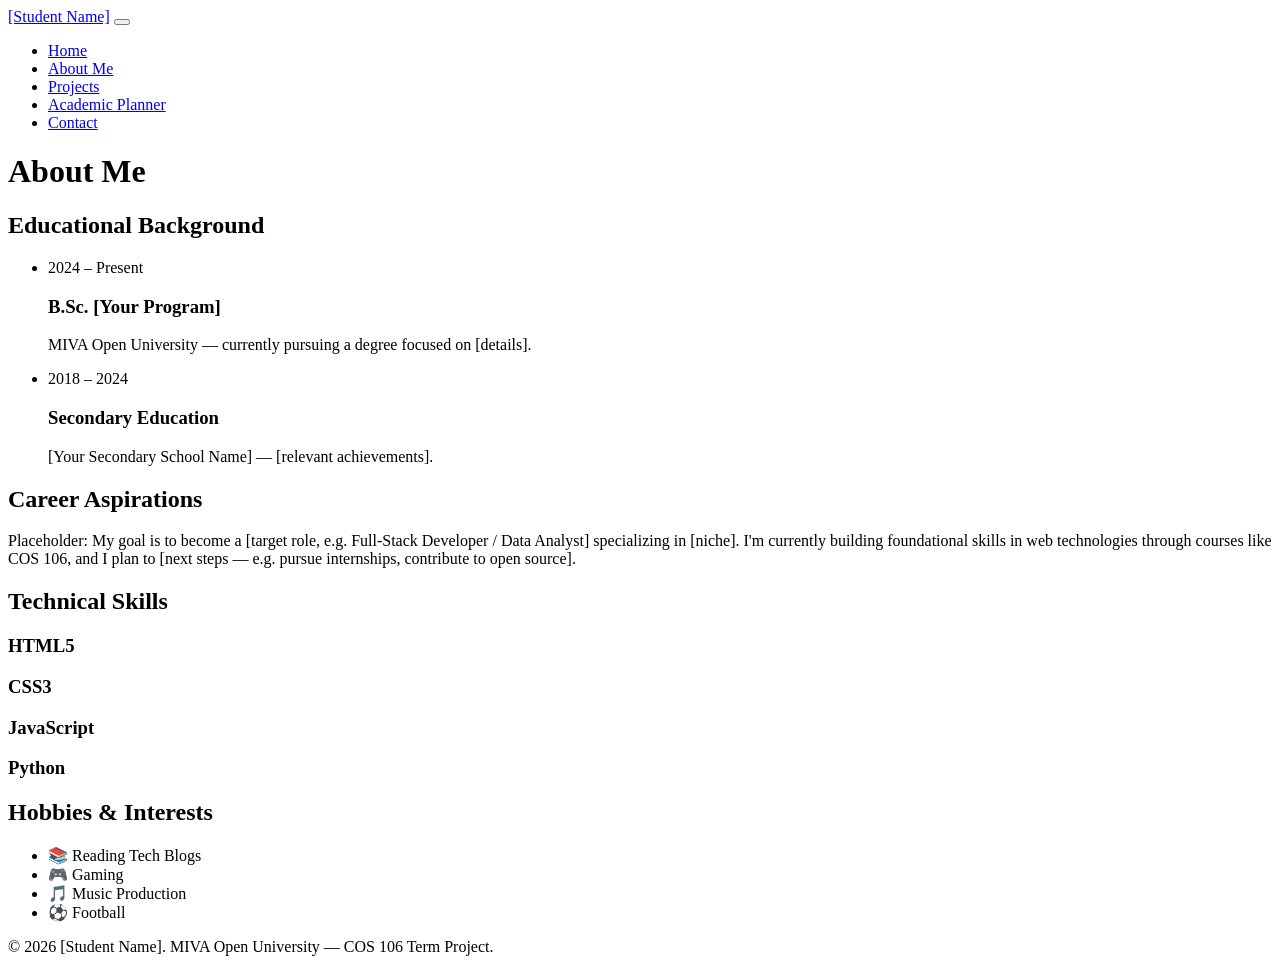
==== about.html @ 34d2ff90 "Add files via upload" ====
<!DOCTYPE html>
<html lang="en">
<head>
  <meta charset="UTF-8" />
  <meta name="viewport" content="width=device-width, initial-scale=1.0" />
  <title>About Me | [Student Name]</title>
  <link rel="stylesheet" href="css/style.css" />
</head>
<body>

  <header class="site-header">
    <div class="header-container">
      <a href="index.html" class="logo">[Student Name]</a>
      <button class="nav-toggle" id="navToggle" aria-label="Toggle navigation" aria-expanded="false">
        <span></span><span></span><span></span>
      </button>
      <nav class="main-nav" id="mainNav">
        <ul>
          <li><a href="index.html">Home</a></li>
          <li><a href="about.html" class="active">About Me</a></li>
          <li><a href="projects.html">Projects</a></li>
          <li><a href="planner.html">Academic Planner</a></li>
          <li><a href="contact.html">Contact</a></li>
        </ul>
      </nav>
    </div>
  </header>

  <main class="page-main container">
    <h1>About Me</h1>

    <section class="about-section">
      <h2>Educational Background</h2>
      <ul class="timeline">
        <li class="timeline-item">
          <span class="timeline-year">2024 – Present</span>
          <div class="timeline-detail">
            <h3>B.Sc. [Your Program]</h3>
            <p>MIVA Open University — currently pursuing a degree focused on [details].</p>
          </div>
        </li>
        <li class="timeline-item">
          <span class="timeline-year">2018 – 2024</span>
          <div class="timeline-detail">
            <h3>Secondary Education</h3>
            <p>[Your Secondary School Name] — [relevant achievements].</p>
          </div>
        </li>
      </ul>
    </section>

    <section class="about-section">
      <h2>Career Aspirations</h2>
      <p>
        Placeholder: My goal is to become a [target role, e.g. Full-Stack Developer / Data Analyst]
        specializing in [niche]. I'm currently building foundational skills in web technologies through
        courses like COS 106, and I plan to [next steps — e.g. pursue internships, contribute to open source].
      </p>
    </section>

    <section class="about-section">
      <h2>Technical Skills</h2>
      <div class="skills-grid">
        <div class="skill-card">
          <h3>HTML5</h3>
          <div class="skill-bar"><div class="skill-fill" style="width: 85%;"></div></div>
        </div>
        <div class="skill-card">
          <h3>CSS3</h3>
          <div class="skill-bar"><div class="skill-fill" style="width: 75%;"></div></div>
        </div>
        <div class="skill-card">
          <h3>JavaScript</h3>
          <div class="skill-bar"><div class="skill-fill" style="width: 60%;"></div></div>
        </div>
        <div class="skill-card">
          <h3>Python</h3>
          <div class="skill-bar"><div class="skill-fill" style="width: 50%;"></div></div>
        </div>
      </div>
    </section>

    <section class="about-section">
      <h2>Hobbies &amp; Interests</h2>
      <ul class="hobbies-list">
        <li>📚 Reading Tech Blogs</li>
        <li>🎮 Gaming</li>
        <li>🎵 Music Production</li>
        <li>⚽ Football</li>
      </ul>
    </section>
  </main>

  <footer class="site-footer">
    <p>&copy; 2026 [Student Name]. MIVA Open University — COS 106 Term Project.</p>
  </footer>

  <script src="js/script.js"></script>
</body>
</html>
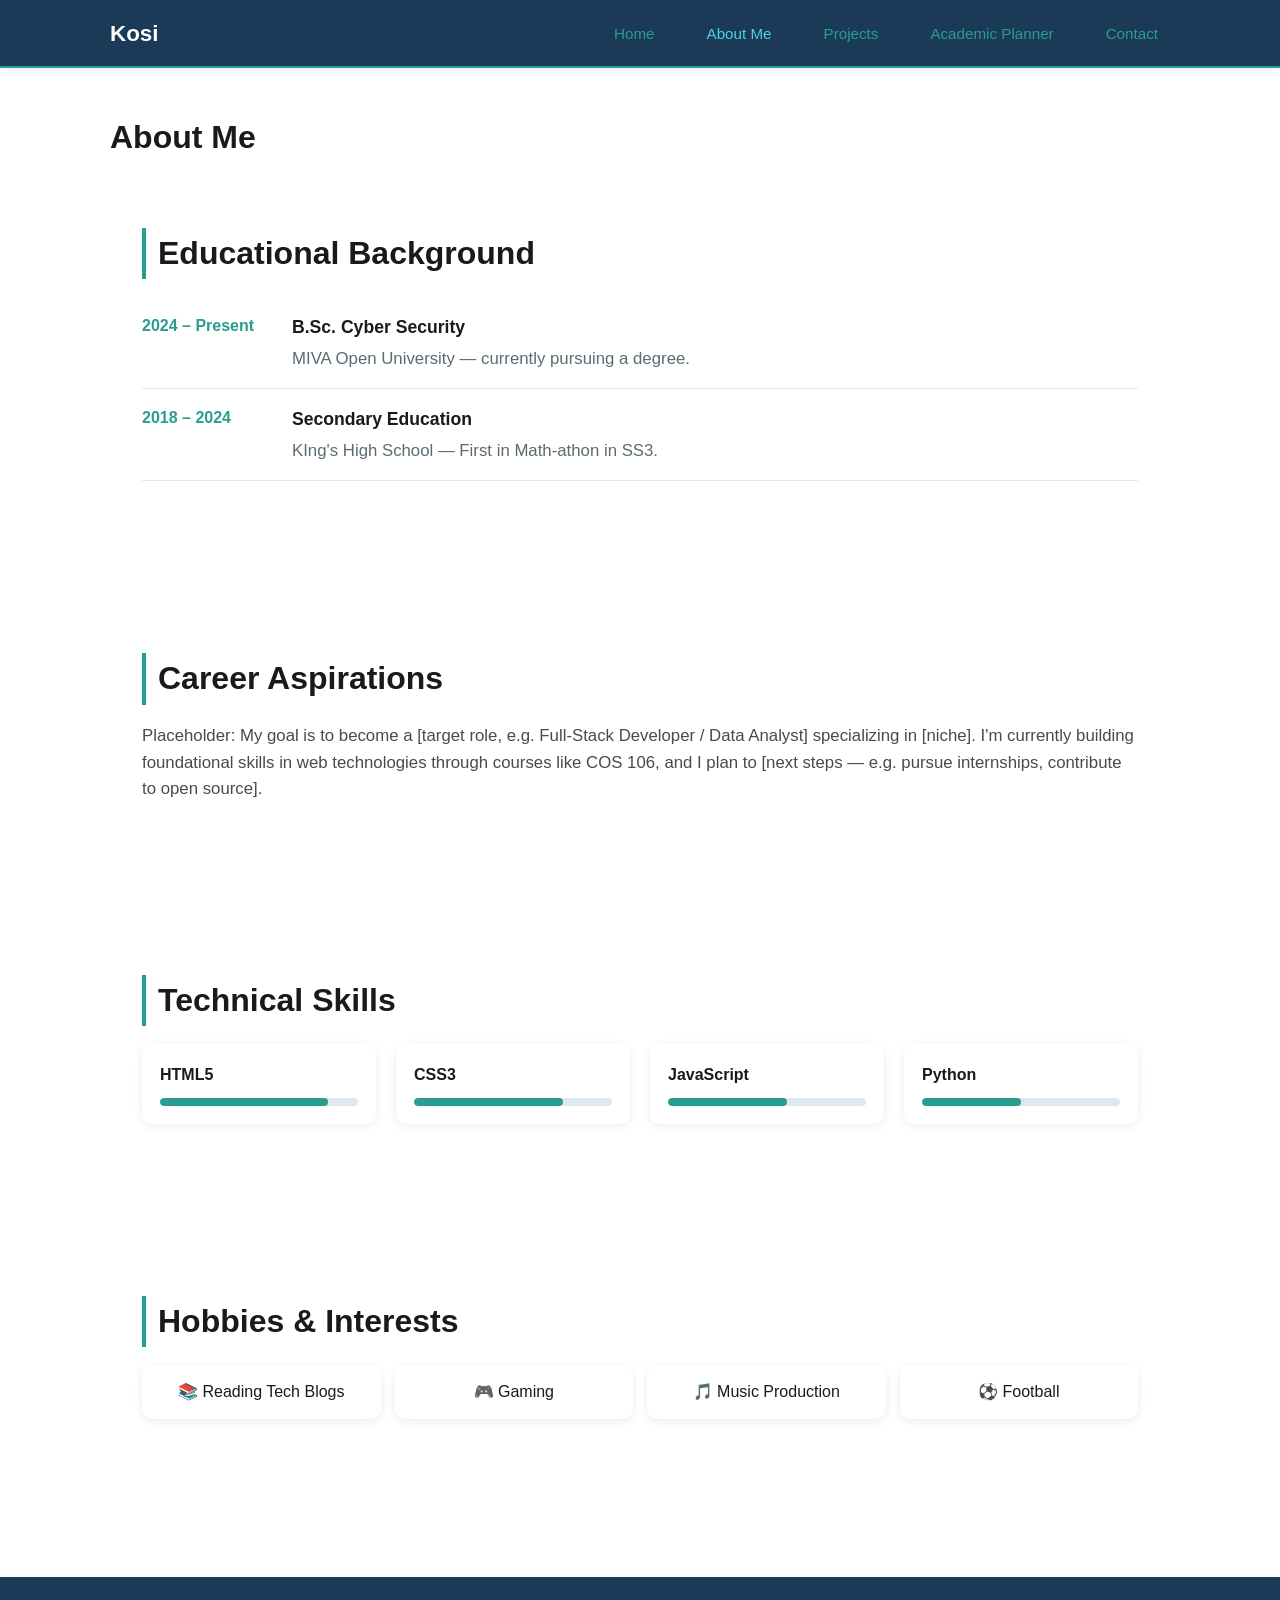
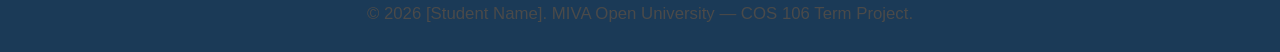
==== commit d0d3b41c: "Modify stylesheet and update education information Updated educational details and stylesheet link." ====
--- a/about.html
+++ b/about.html
@@ -3,14 +3,14 @@
 <head>
   <meta charset="UTF-8" />
   <meta name="viewport" content="width=device-width, initial-scale=1.0" />
-  <title>About Me | [Student Name]</title>
-  <link rel="stylesheet" href="css/style.css" />
+  <title>About Me | Kosisochukwu Ezejiugo</title>
+  <link rel="stylesheet" href="file.css" />
 </head>
 <body>
 
   <header class="site-header">
     <div class="header-container">
-      <a href="index.html" class="logo">[Student Name]</a>
+      <a href="index.html" class="logo">Kosi</a>
       <button class="nav-toggle" id="navToggle" aria-label="Toggle navigation" aria-expanded="false">
         <span></span><span></span><span></span>
       </button>
@@ -35,15 +35,15 @@
         <li class="timeline-item">
           <span class="timeline-year">2024 – Present</span>
           <div class="timeline-detail">
-            <h3>B.Sc. [Your Program]</h3>
-            <p>MIVA Open University — currently pursuing a degree focused on [details].</p>
+            <h3>B.Sc. Cyber Security</h3>
+            <p>MIVA Open University — currently pursuing a degree.</p>
           </div>
         </li>
         <li class="timeline-item">
           <span class="timeline-year">2018 – 2024</span>
           <div class="timeline-detail">
             <h3>Secondary Education</h3>
-            <p>[Your Secondary School Name] — [relevant achievements].</p>
+            <p>KIng's High School — First in Math-athon in SS3.</p>
           </div>
         </li>
       </ul>
--- a/file.css
+++ b/file.css
@@ -0,0 +1,531 @@
+/* =========================================
+   1. CSS VARIABLES & RESET
+   ========================================= */
+:root {
+  --color-primary: #1b3a57;       /* deep navy - header, headings */
+  --color-primary-light: #2c5282;
+  --color-accent: #2a9d8f;        /* teal - buttons, links, highlights */
+  --color-accent-dark: #21867a;
+  --color-bg: #f7f9fb;
+  --color-bg-alt: #ffffff;
+  --color-text: #22303c;
+  --color-text-light: #5c6b73;
+  --color-border: #e1e8ed;
+  --color-danger: #d64545;
+  --color-success: #2f9e5b;
+  --radius: 10px;
+  --shadow: 0 2px 10px rgba(0, 0, 0, 0.08);
+  --shadow-hover: 0 8px 20px rgba(0, 0, 0, 0.12);
+  --transition: 0.25s ease;
+}
+
+* {
+  margin: 0;
+  padding: 0;
+  box-sizing: border-box;
+}
+
+body {
+   font-family: 'Inter', -apple-system, sans-serif;
+  font-size: 16px;
+  line-height: 1.6;
+  color: #1a1a1a;
+  margin: 0;
+ }
+
+.container {
+  max-width: 1100px;
+  margin: 0 auto;
+  padding: 0 20px;
+}
+
+h1 {
+   font-size: 2.75rem; font-weight: 700; line-height: 1.2; 
+}
+
+h2 {
+   font-size: 2rem; font-weight: 600; 
+}
+
+p  {
+   font-size: 1.05rem; color: #4a4a4a; 
+}
+
+a {
+  color: var(--color-accent);
+  text-decoration: none;
+  transition: color var(--transition);
+}
+
+img {
+  max-width: 100%;
+  display: block;
+}
+
+.sr-only {
+  position: absolute;
+  width: 1px; height: 1px;
+  overflow: hidden;
+  clip: rect(0,0,0,0);
+}
+
+@keyframes fadeIn {
+  from { opacity: 0; }
+  to { opacity: 1; }
+}
+
+/* =========================================
+   2. HEADER & NAVIGATION
+   ========================================= */
+.site-header {
+  background-color: var(--color-primary);
+  position: sticky;
+  top: 0;
+  z-index: 100;
+  box-shadow: var(--shadow);
+}
+
+.header-container {
+  max-width: 1100px;
+  margin: 0 auto;
+  padding: 16px 20px;
+  display: flex;
+  align-items: center;
+  justify-content: space-between;
+}
+
+.logo {
+  color: #fff;
+  font-size: 1.4rem;
+  font-weight: 700;
+}
+
+.main-nav ul {
+  list-style: none;
+  display: flex;
+  gap: 28px;
+}
+
+.main-nav a {
+  font-size: 0.95rem;
+  font-weight: 500;
+  padding: 0.5rem 0.75rem;
+  transition: color 0.15s ease;
+}
+
+.main-nav a::after {
+  content: '';
+  position: absolute;
+  bottom: 0;
+  left: 0;
+  width: 0;
+  height: 2px;
+  background: var(--color-accent);
+  transition: width var(--transition);
+}
+
+.main-nav a:hover::after,
+.main-nav a.active::after {
+  width: 100%;
+}
+
+.main-nav a.active,
+.main-nav a:hover {
+  color: #4dd0e1;
+}
+
+/* Hamburger toggle (hidden on desktop) */
+.nav-toggle {
+  display: none;
+  flex-direction: column;
+  gap: 5px;
+  background: none;
+  border: none;
+  cursor: pointer;
+  padding: 6px;
+}
+
+.nav-toggle span {
+  width: 26px;
+  height: 3px;
+  background: #fff;
+  border-radius: 2px;
+  transition: transform var(--transition), opacity var(--transition);
+}
+
+.nav-toggle.active span:nth-child(1) { transform: translateY(8px) rotate(45deg); }
+.nav-toggle.active span:nth-child(2) { opacity: 0; }
+.nav-toggle.active span:nth-child(3) { transform: translateY(-8px) rotate(-45deg); }
+
+/* =========================================
+   3. BUTTONS
+   ========================================= */
+.btn {
+  font-size: 1rem;
+  font-weight: 600;
+  padding: 0.85rem 1.75rem;
+  border-radius: 8px;
+  transition: transform 0.15s ease, box-shadow 0.15s ease;
+}
+
+.btn:hover {
+  transform: translateY(-2px);
+  box-shadow: 0 6px 14px rgba(0,0,0,0.15);
+}
+
+.btn-primary {
+  background: var(--color-accent);
+  color: #fff;
+}
+.btn-primary:hover { background: var(--color-accent-dark); }
+
+.btn-outline {
+  background: transparent;
+  border-color: var(--color-accent);
+  color: var(--color-accent);
+}
+.btn-outline:hover { background: var(--color-accent); color: #fff; }
+
+.btn-small { padding: 6px 14px; font-size: 0.9rem; }
+
+/* =========================================
+   4. HERO SECTION (Homepage)
+   ========================================= */
+.hero {
+  background: linear-gradient(135deg, var(--color-primary), var(--color-primary-light));
+  padding: 60px 20px;
+  color: #fff;
+}
+
+.hero-content, main section {
+  max-width: 1100px;
+  margin: 0 auto;
+  padding: 4rem 2rem;
+}
+
+.hero-photo {
+  flex-shrink: 0;
+}
+
+.profile-photo {
+  width: 220px;
+  height: 220px;
+  object-fit: cover;
+  border: 4px solid rgba(255,255,255,0.15);
+  box-shadow: 0 8px 24px rgba(0,0,0,0.25);
+}
+
+.hero-text { flex: 1; min-width: 260px; }
+
+.eyebrow {
+  text-transform: uppercase;
+  letter-spacing: 1px;
+  color: var(--color-accent);
+  font-weight: 600;
+  font-size: 0.9rem;
+  margin-bottom: 8px;
+}
+
+.hero-text h1 { color: #fff; font-size: 2.4rem; margin-bottom: 12px; }
+.highlight { color: var(--color-accent); }
+.hero-subtitle { color: #d9e4ee; margin-bottom: 24px; }
+.hero-actions { display: flex; gap: 14px; flex-wrap: wrap; }
+
+/* =========================================
+   5. BIO & VIDEO SECTIONS
+   ========================================= */
+.bio-section, .intro-video-section {
+  padding: 50px 20px;
+}
+
+.bio-section h2, .intro-video-section h2 {
+  margin-bottom: 16px;
+}
+
+.bio-card {
+  background: var(--color-bg-alt);
+  padding: 24px;
+  border-radius: var(--radius);
+  box-shadow: var(--shadow);
+}
+
+.video-wrapper {
+  border-radius: var(--radius);
+  overflow: hidden;
+  box-shadow: var(--shadow);
+}
+
+.video-wrapper video { width: 100%; display: block; }
+
+/* =========================================
+   6. PAGE HEADINGS (shared across inner pages)
+   ========================================= */
+.page-main { padding: 50px 20px; }
+.page-main h1 { font-size: 2rem; margin-bottom: 8px; }
+.page-intro { color: var(--color-text-light); margin-bottom: 32px; }
+
+/* =========================================
+   7. ABOUT PAGE
+   ========================================= */
+.about-section { margin-bottom: 44px; }
+.about-section h2 { margin-bottom: 18px; border-left: 4px solid var(--color-accent); padding-left: 12px; }
+
+.timeline { list-style: none; }
+.timeline-item {
+  display: flex;
+  gap: 20px;
+  padding: 16px 0;
+  border-bottom: 1px solid var(--color-border);
+}
+.timeline-year {
+  min-width: 130px;
+  font-weight: 600;
+  color: var(--color-accent);
+}
+.timeline-detail h3 { margin-bottom: 4px; font-size: 1.1rem; }
+.timeline-detail p { color: var(--color-text-light); }
+
+.skills-grid {
+  display: grid;
+  grid-template-columns: repeat(auto-fit, minmax(180px, 1fr));
+  gap: 20px;
+}
+.skill-card {
+  background: var(--color-bg-alt);
+  padding: 18px;
+  border-radius: var(--radius);
+  box-shadow: var(--shadow);
+  transition: transform var(--transition);
+}
+.skill-card:hover { transform: translateY(-4px); }
+.skill-card h3 { font-size: 1rem; margin-bottom: 10px; }
+.skill-bar {
+  background: var(--color-border);
+  height: 8px;
+  border-radius: 4px;
+  overflow: hidden;
+}
+.skill-fill {
+  height: 100%;
+  background: var(--color-accent);
+  border-radius: 4px;
+  transition: width 0.8s ease;
+}
+
+.hobbies-list {
+  list-style: none;
+  display: grid;
+  grid-template-columns: repeat(auto-fit, minmax(150px, 1fr));
+  gap: 14px;
+}
+.hobbies-list li {
+  background: var(--color-bg-alt);
+  padding: 14px;
+  border-radius: var(--radius);
+  text-align: center;
+  box-shadow: var(--shadow);
+}
+
+/* =========================================
+   8. PROJECTS PAGE
+   ========================================= */
+.projects-grid {
+  display: grid;
+  grid-template-columns: repeat(auto-fit, minmax(300px, 1fr));
+  gap: 28px;
+}
+
+.project-card {
+  background: var(--color-bg-alt);
+  border-radius: var(--radius);
+  overflow: hidden;
+  box-shadow: var(--shadow);
+  transition: transform var(--transition), box-shadow var(--transition);
+}
+.project-card:hover {
+  transform: translateY(-6px);
+  box-shadow: var(--shadow-hover);
+}
+
+.project-img { width: 100%; height: 180px; object-fit: cover; }
+.project-body { padding: 18px; }
+.project-body h2 { font-size: 1.2rem; margin-bottom: 8px; }
+.project-body p { color: var(--color-text-light); margin-bottom: 14px; }
+
+.tech-tags { display: flex; gap: 8px; flex-wrap: wrap; margin-bottom: 16px; }
+.tag {
+  background: rgba(42, 157, 143, 0.12);
+  color: var(--color-accent-dark);
+  padding: 4px 10px;
+  border-radius: 20px;
+  font-size: 0.8rem;
+  font-weight: 600;
+}
+
+.project-links { display: flex; gap: 10px; }
+
+/* =========================================
+   9. PLANNER PAGE
+   ========================================= */
+.planner-section {
+  background: var(--color-bg-alt);
+  padding: 28px;
+  border-radius: var(--radius);
+  box-shadow: var(--shadow);
+}
+
+.task-form {
+  display: flex;
+  gap: 12px;
+  flex-wrap: wrap;
+  margin-bottom: 20px;
+}
+
+.task-form input[type="text"] {
+  flex: 1;
+  min-width: 200px;
+}
+
+.task-form input,
+.contact-form input,
+.contact-form textarea {
+  padding: 10px 14px;
+  border: 1px solid var(--color-border);
+  border-radius: var(--radius);
+  font-size: 1rem;
+  font-family: inherit;
+  transition: border-color var(--transition);
+}
+
+.task-form input:focus,
+.contact-form input:focus,
+.contact-form textarea:focus {
+  outline: none;
+  border-color: var(--color-accent);
+}
+
+.planner-stats {
+  display: flex;
+  gap: 20px;
+  color: var(--color-text-light);
+  font-size: 0.9rem;
+  margin-bottom: 18px;
+}
+
+.task-list { list-style: none; }
+
+.task-item {
+  display: flex;
+  align-items: center;
+  justify-content: space-between;
+  gap: 12px;
+  padding: 14px;
+  border-bottom: 1px solid var(--color-border);
+  animation: slideIn 0.3s ease;
+}
+
+@keyframes slideIn {
+  from { opacity: 0; transform: translateX(-10px); }
+  to { opacity: 1; transform: translateX(0); }
+}
+
+.task-item.completed .task-text {
+  text-decoration: line-through;
+  color: var(--color-text-light);
+}
+
+.task-date { color: var(--color-text-light); }
+
+.task-actions { display: flex; gap: 8px; flex-shrink: 0; }
+
+.task-actions button {
+  border: none;
+  background: var(--color-bg);
+  padding: 6px 12px;
+  border-radius: var(--radius);
+  cursor: pointer;
+  font-size: 0.85rem;
+  transition: background var(--transition);
+}
+
+.complete-btn:hover { background: rgba(47, 158, 91, 0.15); color: var(--color-success); }
+.delete-btn:hover { background: rgba(214, 69, 69, 0.15); color: var(--color-danger); }
+
+.empty-state {
+  text-align: center;
+  color: var(--color-text-light);
+  padding: 20px 0;
+}
+
+/* =========================================
+   10. CONTACT PAGE
+   ========================================= */
+.contact-form {
+  background: var(--color-bg-alt);
+  padding: 28px;
+  border-radius: var(--radius);
+  box-shadow: var(--shadow);
+  max-width: 560px;
+}
+
+.form-group { margin-bottom: 18px; display: flex; flex-direction: column; }
+.form-group label { margin-bottom: 6px; font-weight: 600; font-size: 0.9rem; }
+
+.error-message {
+  color: var(--color-danger);
+  font-size: 0.82rem;
+  min-height: 18px;
+  margin-top: 4px;
+}
+
+.form-success {
+  margin-top: 14px;
+  font-weight: 600;
+}
+
+/* =========================================
+   11. FOOTER
+   ========================================= */
+.site-footer {
+  text-align: center;
+  padding: 24px 20px;
+  background: var(--color-primary);
+  color: #dfe9f2;
+  font-size: 0.9rem;
+}
+
+/* =========================================
+   12. RESPONSIVE DESIGN
+   ========================================= */
+@media (max-width: 768px) {
+  .nav-toggle { display: flex; }
+
+  .main-nav {
+    position: absolute;
+    top: 100%;
+    left: 0;
+    right: 0;
+    background: var(--color-primary);
+    max-height: 0;
+    overflow: hidden;
+    transition: max-height var(--transition);
+  }
+
+  .main-nav.open { max-height: 300px; }
+
+  .main-nav ul {
+    flex-direction: column;
+    padding: 10px 20px 20px;
+    gap: 14px;
+  }
+
+  .hero-content { flex-direction: column; text-align: center; }
+  .hero-actions { justify-content: center; }
+  .task-form { flex-direction: column; }
+  .task-form input, .task-form button { width: 100%; }
+}
+
+@media (max-width: 480px) {
+  .hero-text h1 { font-size: 1.9rem; }
+  .timeline-item { flex-direction: column; gap: 6px; }
+}
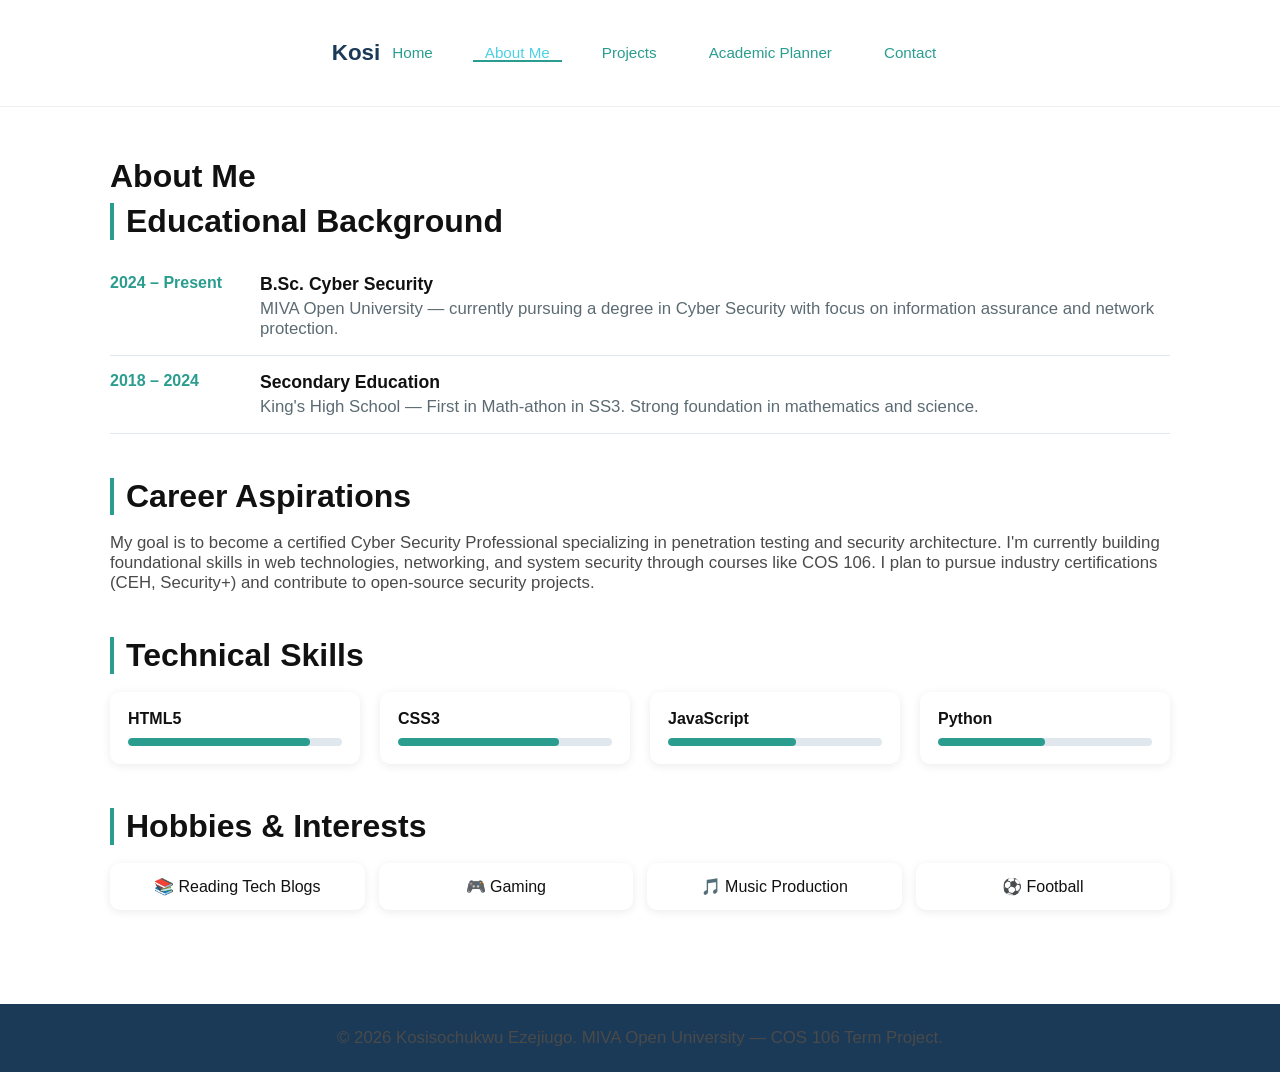
==== commit cf281d36: "Fix broken script reference and contact link in about.html" ====
--- a/about.html
+++ b/about.html
@@ -3,6 +3,7 @@
 <head>
   <meta charset="UTF-8" />
   <meta name="viewport" content="width=device-width, initial-scale=1.0" />
+  <meta name="description" content="Learn about Kosisochukwu Ezejiugo, an aspiring Cyber Security Specialist studying at MIVA Open University." />
   <title>About Me | Kosisochukwu Ezejiugo</title>
   <link rel="stylesheet" href="file.css" />
 </head>
@@ -20,7 +21,7 @@
           <li><a href="about.html" class="active">About Me</a></li>
           <li><a href="projects.html">Projects</a></li>
           <li><a href="planner.html">Academic Planner</a></li>
-          <li><a href="contact.html">Contact</a></li>
+          <li><a href="contacts.html">Contact</a></li>
         </ul>
       </nav>
     </div>
@@ -36,14 +37,14 @@
           <span class="timeline-year">2024 – Present</span>
           <div class="timeline-detail">
             <h3>B.Sc. Cyber Security</h3>
-            <p>MIVA Open University — currently pursuing a degree.</p>
+            <p>MIVA Open University — currently pursuing a degree in Cyber Security with focus on information assurance and network protection.</p>
           </div>
         </li>
         <li class="timeline-item">
           <span class="timeline-year">2018 – 2024</span>
           <div class="timeline-detail">
             <h3>Secondary Education</h3>
-            <p>KIng's High School — First in Math-athon in SS3.</p>
+            <p>King's High School — First in Math-athon in SS3. Strong foundation in mathematics and science.</p>
           </div>
         </li>
       </ul>
@@ -52,9 +53,7 @@
     <section class="about-section">
       <h2>Career Aspirations</h2>
       <p>
-        Placeholder: My goal is to become a [target role, e.g. Full-Stack Developer / Data Analyst]
-        specializing in [niche]. I'm currently building foundational skills in web technologies through
-        courses like COS 106, and I plan to [next steps — e.g. pursue internships, contribute to open source].
+        My goal is to become a certified Cyber Security Professional specializing in penetration testing and security architecture. I'm currently building foundational skills in web technologies, networking, and system security through courses like COS 106. I plan to pursue industry certifications (CEH, Security+) and contribute to open-source security projects.
       </p>
     </section>
 
@@ -92,9 +91,9 @@
   </main>
 
   <footer class="site-footer">
-    <p>&copy; 2026 [Student Name]. MIVA Open University — COS 106 Term Project.</p>
+    <p>&copy; 2026 Kosisochukwu Ezejiugo. MIVA Open University — COS 106 Term Project.</p>
   </footer>
 
-  <script src="js/script.js"></script>
+  <script src="file.js" defer></script>
 </body>
 </html>
--- a/file.css
+++ b/file.css
@@ -26,12 +26,11 @@
 }
 
 body {
-   font-family: 'Inter', -apple-system, sans-serif;
-  font-size: 16px;
-  line-height: 1.6;
-  color: #1a1a1a;
-  margin: 0;
- }
+   margin: 0;
+   font-family: 'Inter', sans-serif;
+   color: #111;
+   background: #fff;
+}
 
 .container {
   max-width: 1100px;
@@ -78,11 +77,12 @@
    2. HEADER & NAVIGATION
    ========================================= */
 .site-header {
-  background-color: var(--color-primary);
-  position: sticky;
-  top: 0;
-  z-index: 100;
-  box-shadow: var(--shadow);
+  display: flex;
+   justify-content: space-between;
+   align-items: center;
+   padding: 1.5rem 3rem;
+   background: #fff;
+   border-bottom: 1px solid #eee;
 }
 
 .header-container {
@@ -95,7 +95,7 @@
 }
 
 .logo {
-  color: #fff;
+  color: var(--color-primary);
   font-size: 1.4rem;
   font-weight: 700;
 }
@@ -105,6 +105,9 @@
   display: flex;
   gap: 28px;
 }
+
+/* ensure underline pseudo-element positions correctly */
+.main-nav li { position: relative; }
 
 .main-nav a {
   font-size: 0.95rem;
@@ -148,7 +151,7 @@
 .nav-toggle span {
   width: 26px;
   height: 3px;
-  background: #fff;
+  background: var(--color-primary);
   border-radius: 2px;
   transition: transform var(--transition), opacity var(--transition);
 }
@@ -160,76 +163,47 @@
 /* =========================================
    3. BUTTONS
    ========================================= */
-.btn {
-  font-size: 1rem;
-  font-weight: 600;
-  padding: 0.85rem 1.75rem;
-  border-radius: 8px;
-  transition: transform 0.15s ease, box-shadow 0.15s ease;
-}
-
-.btn:hover {
-  transform: translateY(-2px);
-  box-shadow: 0 6px 14px rgba(0,0,0,0.15);
-}
-
-.btn-primary {
-  background: var(--color-accent);
-  color: #fff;
-}
-.btn-primary:hover { background: var(--color-accent-dark); }
-
-.btn-outline {
-  background: transparent;
-  border-color: var(--color-accent);
-  color: var(--color-accent);
-}
-.btn-outline:hover { background: var(--color-accent); color: #fff; }
-
-.btn-small { padding: 6px 14px; font-size: 0.9rem; }
+
+.btn-dark, .btn-outline-black {
+padding: 0.9rem 1.75rem;
+border-radius: 999px;
+font-weight: 600;
+text-decoration: none;
+display: inline-block;
+}
+.btn-dark { background: #111; color: #fff; }
+.btn-outline-black { background: transparent; color: #111; border: 1.5px solid #111; }
+.btn-dark:hover, .btn-outline-black:hover { opacity: 0.75; }
 
 /* =========================================
    4. HERO SECTION (Homepage)
    ========================================= */
 .hero {
-  background: linear-gradient(135deg, var(--color-primary), var(--color-primary-light));
-  padding: 60px 20px;
-  color: #fff;
-}
-
-.hero-content, main section {
-  max-width: 1100px;
-  margin: 0 auto;
-  padding: 4rem 2rem;
-}
-
-.hero-photo {
-  flex-shrink: 0;
-}
-
-.profile-photo {
-  width: 220px;
-  height: 220px;
-  object-fit: cover;
-  border: 4px solid rgba(255,255,255,0.15);
-  box-shadow: 0 8px 24px rgba(0,0,0,0.25);
-}
-
-.hero-text { flex: 1; min-width: 260px; }
-
-.eyebrow {
-  text-transform: uppercase;
-  letter-spacing: 1px;
-  color: var(--color-accent);
-  font-weight: 600;
-  font-size: 0.9rem;
-  margin-bottom: 8px;
-}
-
-.hero-text h1 { color: #fff; font-size: 2.4rem; margin-bottom: 12px; }
-.highlight { color: var(--color-accent); }
-.hero-subtitle { color: #d9e4ee; margin-bottom: 24px; }
-.hero-actions { display: flex; gap: 14px; flex-wrap: wrap; }
+   position: relative;
+   overflow: hidden; /* stops the photo from blowing out the layout */
+   min-height: 80vh;
+   padding: 5rem 3rem 3rem;
+   background: #fff;
+}
+
+.hero-eyebrow { font-size: 1.1rem; color: #555; margin: 0 0 0.5rem; }
+
+.hero-title {
+   font-weight: 800;
+   font-size: clamp(3rem, 8vw, 6rem);
+   line-height: 0.95;
+   letter-spacing: -0.02em;
+   margin: 0;
+   max-width: 70%; /* keeps text from running under the photo */
+}
+.hero-title .outline {
+   -webkit-text-stroke: 2px #111;
+   color: transparent;
+}
+
+.hero-location { font-size: 1.1rem; color: #555; margin-top: 1.5rem; }
+
+.hero-actions { display: flex; gap: 1rem; margin-top: 2rem; }
 
 /* =========================================
    5. BIO & VIDEO SECTIONS
@@ -519,13 +493,21 @@
     gap: 14px;
   }
 
-  .hero-content { flex-direction: column; text-align: center; }
-  .hero-actions { justify-content: center; }
-  .task-form { flex-direction: column; }
+   .task-form { flex-direction: column; }
   .task-form input, .task-form button { width: 100%; }
 }
-
-@media (max-width: 480px) {
-  .hero-text h1 { font-size: 1.9rem; }
-  .timeline-item { flex-direction: column; gap: 6px; }
-}
+.hero-photo-overlay {
+   position: absolute;
+   right: 6%;
+   bottom: 0;
+   width: 260px; /* THIS is the fix — forces a fixed size */
+   height: 340px;
+   object-fit: cover;
+   border-radius: 12px 12px 0 0;
+   box-shadow: 0 20px 40px rgba(0,0,0,0.15);
+}
+
+@media (max-width: 768px) {
+      .hero-photo-overlay { display: none;}/* keeps mobile clean since text/photo overlap won't fit */   
+      .hero-title { max-width: 100%; }
+}
